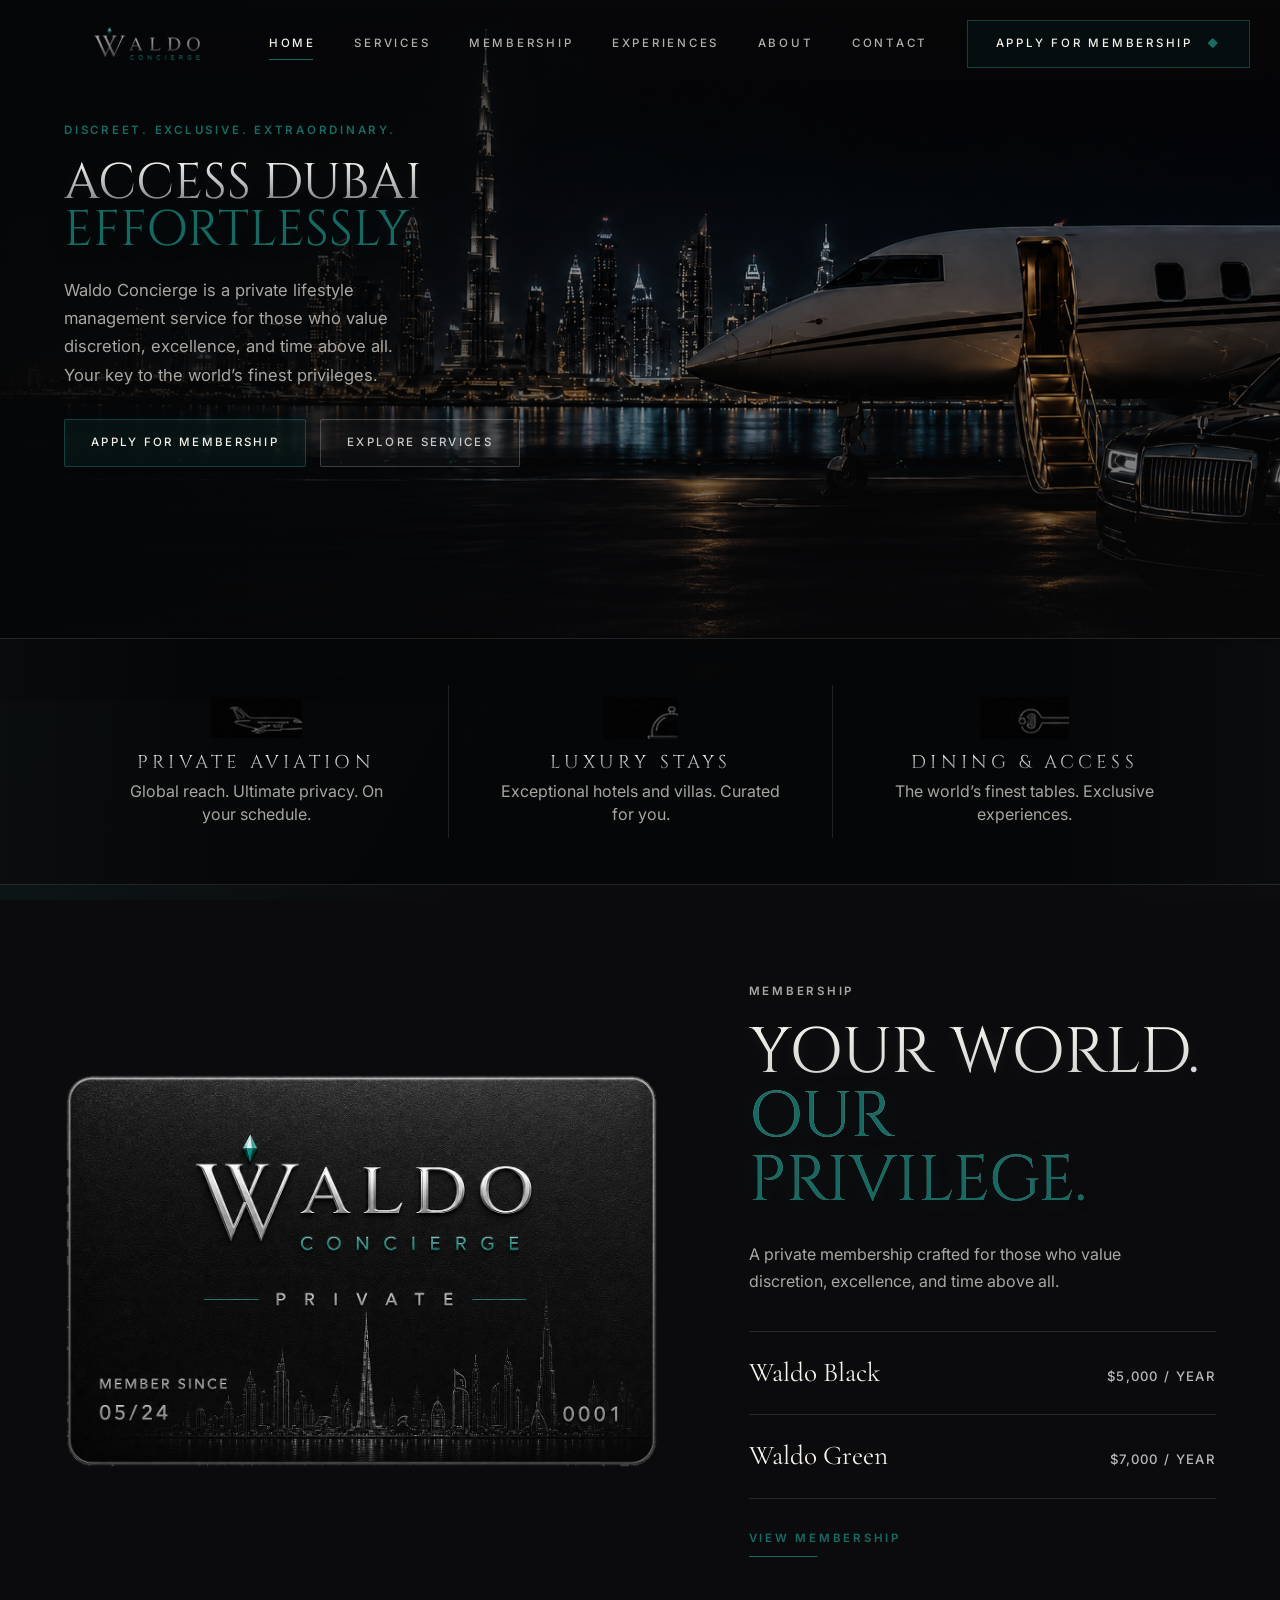
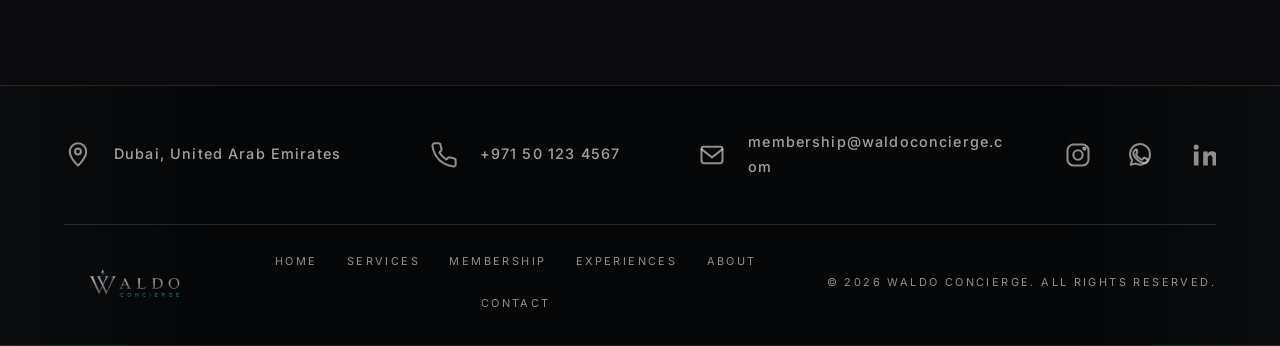
==== index.html @ 82c8b7c4 "website" ====
<!doctype html>
<html lang="en">
  <head>
    <meta charset="UTF-8" />
    <meta name="viewport" content="width=device-width, initial-scale=1.0" />
    <meta
      name="description"
      content="Waldo Concierge is a private concierge and lifestyle management service for elite members in Dubai."
    />
    <title>Waldo Concierge | Private Lifestyle Management Dubai</title>
    <link rel="preconnect" href="https://fonts.googleapis.com" />
    <link rel="preconnect" href="https://fonts.gstatic.com" crossorigin />
    <link
      href="https://fonts.googleapis.com/css2?family=Cormorant+Garamond:wght@300;400;500&family=Inter:wght@300;400;500;600&display=swap"
      rel="stylesheet"
    />
    <link rel="icon" href="assets/favicon.svg" type="image/svg+xml" />
    <link rel="stylesheet" href="styles.css" />
  </head>
  <body data-page="home">
    <div id="site-header"></div>

    <main>
      <section class="hero hero-home" aria-label="Waldo Concierge Dubai">
        <div class="hero-media" aria-hidden="true">
          <img src="assets/hero-dubai.png" alt="" />
        </div>
        <div class="hero-shade" aria-hidden="true"></div>
        <div class="hero-copy">
          <p class="eyebrow hero-line">Discreet. Exclusive. Extraordinary.</p>
          <h1>
            <span class="hero-line">Access Dubai</span>
            <span class="hero-line headline-accent">Effortlessly.</span>
          </h1>
          <p class="hero-text hero-line">
            Waldo Concierge is a private lifestyle management service for those who value discretion,
            excellence, and time above all. Your key to the world’s finest privileges.
          </p>
          <div class="hero-actions hero-line">
            <a class="button button-primary" href="apply.html">Apply for Membership</a>
            <a class="button button-ghost" href="services.html">Explore Services</a>
          </div>
        </div>
      </section>

      <section class="section quiet-services" aria-label="Signature services">
        <div class="service-strip" data-reveal>
          <article>
            <div class="service-icon" aria-hidden="true">
              <img src="assets/icons/icon-airplane-ref.png" alt="" />
            </div>
            <h2>Private Aviation</h2>
            <p>Global reach. Ultimate privacy. On your schedule.</p>
          </article>
          <article>
            <div class="service-icon" aria-hidden="true">
              <img src="assets/icons/icon-cloche-ref.png" alt="" />
            </div>
            <h2>Luxury Stays</h2>
            <p>Exceptional hotels and villas. Curated for you.</p>
          </article>
          <article>
            <div class="service-icon" aria-hidden="true">
              <img src="assets/icons/icon-key-ref.png" alt="" />
            </div>
            <h2>Dining &amp; Access</h2>
            <p>The world’s finest tables. Exclusive experiences.</p>
          </article>
        </div>
      </section>

      <section class="section membership-preview" aria-label="Waldo membership">
        <div class="membership-card-wrap" data-reveal>
          <img src="assets/waldo-membership-card.png" alt="Waldo private membership card" />
        </div>
        <div class="membership-copy" data-reveal>
          <p class="eyebrow">Membership</p>
          <h2>Your World.<br /><span class="headline-accent">Our Privilege.</span></h2>
          <p>
            A private membership crafted for those who value discretion, excellence, and time above all.
          </p>
          <div class="tier-lines" aria-label="Membership options">
            <div>
              <span>Waldo Black</span>
              <strong>$5,000 / year</strong>
            </div>
            <div>
              <span>Waldo Green</span>
              <strong>$7,000 / year</strong>
            </div>
          </div>
          <a class="text-link" href="membership.html">View Membership</a>
        </div>
      </section>
    </main>

    <div id="site-footer"></div>
    <script src="app.js"></script>
  </body>
</html>
---- styles.css ----
@import url("https://fonts.googleapis.com/css2?family=Cinzel:wght@400;500&family=Cormorant+Garamond:wght@300;400;500&family=Inter:wght@300;400;500;600&display=swap");

:root {
  --waldo-black: #0b0b0d;
  --waldo-charcoal: #1a1c1f;
  --waldo-teal: #176b62;
  --waldo-teal-accent: #176b62;
  --waldo-platinum: #b7b9bd;
  --waldo-ivory: #f4f1ea;
  --waldo-line: rgba(244, 241, 234, 0.12);
  --waldo-muted: rgba(244, 241, 234, 0.68);
  --page-max: 1180px;
  --edge: clamp(22px, 5vw, 72px);
  color-scheme: dark;
}

* {
  box-sizing: border-box;
}

html {
  scroll-behavior: smooth;
}

body {
  margin: 0;
  min-height: 100vh;
  overflow-x: hidden;
  background: var(--waldo-black);
  color: var(--waldo-ivory);
  font-family: "Inter", "Manrope", Arial, sans-serif;
  font-size: 16px;
  line-height: 1.7;
  opacity: 0;
  transition: opacity 700ms ease;
}

body.page-ready {
  opacity: 1;
}

body.page-exit {
  opacity: 0;
}

body::before,
body::after {
  content: "";
  position: fixed;
  inset: 0;
  z-index: -2;
  pointer-events: none;
}

body::before {
  background:
    linear-gradient(120deg, rgba(23, 107, 98, 0.22), transparent 34%),
    linear-gradient(300deg, rgba(26, 28, 31, 0.7), transparent 44%),
    var(--waldo-black);
  background-size: 160% 160%;
  animation: backgroundDrift 24s ease-in-out infinite alternate;
}

body::after {
  z-index: -1;
  opacity: 0.13;
  background-image:
    radial-gradient(circle at 22% 18%, rgba(244, 241, 234, 0.45) 0 1px, transparent 1.5px),
    radial-gradient(circle at 72% 44%, rgba(244, 241, 234, 0.28) 0 1px, transparent 1.5px);
  background-size: 90px 90px, 130px 130px;
  mix-blend-mode: screen;
}

img {
  display: block;
  max-width: 100%;
}

a {
  color: inherit;
  text-decoration: none;
}

button,
input,
select,
textarea {
  font: inherit;
}

::selection {
  background: rgba(23, 107, 98, 0.28);
  color: var(--waldo-ivory);
}

.site-header {
  position: fixed;
  z-index: 50;
  top: 0;
  left: 0;
  right: 0;
  display: grid;
  grid-template-columns: auto 1fr auto;
  align-items: center;
  gap: clamp(18px, 3vw, 42px);
  height: 88px;
  padding: 0 var(--edge);
  border-bottom: 1px solid transparent;
  transition:
    background 420ms ease,
    border-color 420ms ease,
    backdrop-filter 420ms ease,
    height 420ms ease;
}

.site-header-scrolled,
.nav-open .site-header {
  height: 76px;
  border-color: var(--waldo-line);
  background: rgba(11, 11, 13, 0.78);
  backdrop-filter: blur(22px);
}

.brand {
  width: clamp(132px, 13vw, 185px);
  opacity: 0.94;
}

.brand img,
.footer-brand img,
.apply-aside img {
  mix-blend-mode: screen;
}

.primary-nav {
  justify-self: center;
  display: flex;
  align-items: center;
  gap: clamp(18px, 3vw, 52px);
}

.primary-nav a,
.header-cta,
.eyebrow,
.text-link,
.service-number,
.lined-list > article > span,
.experience-grid span,
.values span {
  font-size: 0.72rem;
  line-height: 1.2;
  letter-spacing: 0.24em;
  text-transform: uppercase;
}

.primary-nav a {
  position: relative;
  color: rgba(244, 241, 234, 0.72);
  font-weight: 500;
  transition: color 240ms ease;
}

.primary-nav a::after {
  content: "";
  position: absolute;
  left: 0;
  right: 0.24em;
  bottom: -10px;
  height: 1px;
  background: var(--waldo-teal-accent);
  transform: scaleX(0);
  transform-origin: right;
  transition: transform 260ms ease;
}

.primary-nav a:hover,
.primary-nav a.is-active {
  color: var(--waldo-ivory);
}

.primary-nav a:hover::after,
.primary-nav a.is-active::after {
  transform: scaleX(1);
  transform-origin: left;
}

.header-cta,
.button {
  display: inline-flex;
  align-items: center;
  justify-content: center;
  min-height: 48px;
  border: 1px solid rgba(23, 107, 98, 0.56);
  background: rgba(23, 107, 98, 0.08);
  color: var(--waldo-ivory);
  font-weight: 500;
  transition:
    border-color 260ms ease,
    background 260ms ease,
    box-shadow 260ms ease,
    color 260ms ease;
}

.header-cta {
  justify-self: end;
  gap: 14px;
  padding: 0 28px;
  white-space: nowrap;
}

.header-cta span {
  color: var(--waldo-teal-accent);
  font-size: 0.68rem;
}

.header-cta:hover,
.button:hover {
  border-color: rgba(23, 107, 98, 0.92);
  background: rgba(23, 107, 98, 0.12);
  box-shadow: 0 0 0 1px rgba(23, 107, 98, 0.12), 0 0 28px rgba(23, 107, 98, 0.16);
}

.nav-toggle {
  display: none;
  width: 44px;
  height: 44px;
  border: 1px solid var(--waldo-line);
  border-radius: 50%;
  background: rgba(244, 241, 234, 0.02);
  color: var(--waldo-ivory);
}

.nav-toggle span {
  display: block;
  width: 16px;
  height: 1px;
  margin: 5px auto;
  background: currentColor;
  transition: transform 260ms ease;
}

.nav-open .nav-toggle span:first-child {
  transform: translateY(3px) rotate(45deg);
}

.nav-open .nav-toggle span:last-child {
  transform: translateY(-3px) rotate(-45deg);
}

.hero,
.subhero {
  position: relative;
  overflow: hidden;
  isolation: isolate;
}

.hero-home {
  min-height: 78svh;
  display: flex;
  align-items: flex-start;
  padding: clamp(124px, 13vh, 160px) var(--edge) clamp(18px, 2.2vh, 34px);
}

.hero-media,
.subhero-media {
  position: absolute;
  inset: 0;
  z-index: 0;
}

.hero-media img,
.subhero-media img {
  width: 100%;
  height: 100%;
  object-fit: cover;
}

.hero-media img {
  object-position: center center;
  filter: saturate(0.95) contrast(1.04) brightness(0.9);
  transform: scale(1.003);
}

.hero-shade {
  position: absolute;
  inset: 0;
  z-index: 1;
  background:
    linear-gradient(90deg, rgba(5, 6, 7, 0.92) 0%, rgba(5, 6, 7, 0.7) 26%, rgba(5, 6, 7, 0.12) 52%, rgba(5, 6, 7, 0.06) 100%),
    linear-gradient(180deg, rgba(11, 11, 13, 0.58) 0%, rgba(11, 11, 13, 0.12) 38%, rgba(11, 11, 13, 0.78) 100%);
}

.hero-copy {
  position: relative;
  z-index: 2;
  width: min(540px, 100%);
  padding-top: 0;
}

.eyebrow {
  margin: 0 0 22px;
  color: var(--waldo-teal-accent);
  font-weight: 600;
}

h1,
h2,
h3 {
  margin: 0;
  font-family: "Cinzel", "Cormorant Garamond", "Playfair Display", Georgia, serif;
  font-weight: 400;
  letter-spacing: 0;
  text-transform: uppercase;
  color: transparent;
  background: linear-gradient(180deg, #f7f4ee 0%, #bebfc1 46%, #6d6f73 100%);
  -webkit-background-clip: text;
  background-clip: text;
  text-shadow: 0 2px 14px rgba(255, 255, 255, 0.08);
}

.hero h1 {
  max-width: 540px;
  font-size: clamp(2.55rem, 3.9vw, 4.2rem);
  line-height: 0.94;
  overflow: visible;
}

.hero h1 span {
  display: block;
}

.hero h1 .hero-line:not(.headline-accent) {
  color: transparent;
  background: linear-gradient(180deg, #f7f4ee 0%, #bebfc1 46%, #6d6f73 100%);
  -webkit-background-clip: text;
  background-clip: text;
}

.headline-accent {
  color: transparent;
  background: linear-gradient(180deg, #176b62 0%, #176b62 100%);
  -webkit-background-clip: text;
  background-clip: text;
  text-shadow: 0 0 22px rgba(23, 107, 98, 0.22);
}

h1 .headline-accent,
h2 .headline-accent {
  display: inline-block;
  padding-right: 0.16em;
  margin-right: -0.16em;
  overflow: visible;
}

.hero-text {
  max-width: 360px;
  margin: 22px 0 0;
  color: var(--waldo-muted);
  font-size: clamp(1rem, 1.3vw, 1.12rem);
}

.hero-actions {
  display: flex;
  flex-wrap: wrap;
  gap: 14px;
  margin-top: 30px;
}

.button {
  min-width: 184px;
  padding: 0 26px;
  border-radius: 2px;
  font-size: 0.72rem;
  letter-spacing: 0.2em;
  text-transform: uppercase;
}

.button-primary {
  background: rgba(23, 107, 98, 0.13);
}

.button-ghost {
  border-color: rgba(244, 241, 234, 0.22);
  background: rgba(244, 241, 234, 0.03);
  color: rgba(244, 241, 234, 0.82);
}

.hero-line {
  opacity: 0;
  transform: translateY(16px);
  animation: heroFadeUp 900ms cubic-bezier(0.19, 1, 0.22, 1) forwards;
}

.hero-line:nth-child(1) {
  animation-delay: 260ms;
}

.hero h1 .hero-line:nth-child(1) {
  animation-delay: 460ms;
}

.hero h1 .hero-line:nth-child(2) {
  animation-delay: 650ms;
}

.hero-text.hero-line {
  animation-delay: 860ms;
}

.hero-actions.hero-line {
  animation-delay: 1060ms;
}

.section {
  width: min(var(--page-max), calc(100% - (var(--edge) * 2)));
  margin: 0 auto;
  padding: clamp(82px, 10vw, 142px) 0;
}

.quiet-services {
  width: 100%;
  max-width: none;
  padding: clamp(30px, 3.6vw, 46px) var(--edge);
  margin-top: clamp(-74px, -5vw, -44px);
  position: relative;
  z-index: 4;
  border-top: 1px solid var(--waldo-line);
  border-bottom: 1px solid var(--waldo-line);
  background:
    linear-gradient(90deg, rgba(244, 241, 234, 0.025), transparent 18%, transparent 82%, rgba(244, 241, 234, 0.025)),
    rgba(5, 6, 7, 0.86);
  backdrop-filter: blur(2px);
}

.service-strip {
  width: min(var(--page-max), 100%);
  margin: 0 auto;
  display: grid;
  grid-template-columns: repeat(3, 1fr);
  gap: 0;
}

.service-strip article {
  min-height: 142px;
  display: grid;
  justify-items: center;
  align-content: center;
  padding: 12px clamp(24px, 4vw, 72px);
  text-align: center;
}

.service-strip article + article {
  border-left: 1px solid var(--waldo-line);
}

.service-icon {
  width: 92px;
  height: 42px;
  margin: 0 0 14px;
  opacity: 0.72;
  filter: grayscale(1) contrast(1.06);
}

.service-icon img {
  display: block;
  width: 100%;
  height: 100%;
  object-fit: contain;
  mix-blend-mode: screen;
}

.service-number,
.lined-list > article > span,
.experience-grid span,
.values span {
  display: block;
  margin: 0 0 28px;
  color: rgba(183, 185, 189, 0.58);
}

.service-strip h2,
.lined-list h2,
.experience-grid h2,
.values h2 {
  font-size: clamp(1.45rem, 2.15vw, 2.55rem);
  line-height: 1.06;
}

.service-strip h2 {
  font-size: clamp(1rem, 1.45vw, 1.42rem);
  letter-spacing: 0.22em;
}

.service-strip p:not(.service-number),
.lined-list p,
.experience-grid p,
.membership-copy p,
.about-copy p,
.subhero-content p,
.tier-intro,
.membership-note p,
.apply-aside p {
  color: var(--waldo-muted);
}

.service-strip p:not(.service-number) {
  max-width: 280px;
  margin: 7px auto 0;
  line-height: 1.45;
}

.membership-preview {
  display: grid;
  grid-template-columns: minmax(0, 1.12fr) minmax(320px, 0.88fr);
  align-items: center;
  gap: clamp(42px, 7vw, 104px);
  padding-top: clamp(56px, 8vw, 100px);
}

.membership-card-wrap {
  position: relative;
}

.membership-card-wrap::before {
  content: none;
}

.membership-card-wrap img {
  width: 100%;
  border-radius: 10px;
  filter: none;
}

.membership-copy h2 {
  max-width: 460px;
  font-size: clamp(2.6rem, 5vw, 4.8rem);
  line-height: 1;
}

.membership-copy > p:not(.eyebrow) {
  max-width: 440px;
  margin: 28px 0 0;
}

.tier-lines {
  margin: 36px 0 24px;
  border-top: 1px solid var(--waldo-line);
}

.tier-lines div {
  display: flex;
  align-items: baseline;
  justify-content: space-between;
  gap: 22px;
  padding: 18px 0;
  border-bottom: 1px solid var(--waldo-line);
}

.tier-lines span {
  color: var(--waldo-ivory);
  font-family: "Cormorant Garamond", Georgia, serif;
  font-size: 1.7rem;
}

.tier-lines strong {
  color: var(--waldo-platinum);
  font-size: 0.82rem;
  font-weight: 500;
  letter-spacing: 0.1em;
  text-transform: uppercase;
  white-space: nowrap;
}

.text-link {
  display: inline-block;
  color: var(--waldo-teal-accent);
  font-weight: 600;
}

.text-link::after {
  content: "";
  display: block;
  width: 100%;
  height: 1px;
  margin-top: 10px;
  background: currentColor;
  transform: scaleX(0.45);
  transform-origin: left;
  transition: transform 260ms ease;
}

.text-link:hover::after {
  transform: scaleX(1);
}

.subhero {
  min-height: 72svh;
  display: flex;
  align-items: end;
  padding: 140px var(--edge) clamp(72px, 9vw, 116px);
  background:
    linear-gradient(90deg, rgba(11, 11, 13, 0.96), rgba(11, 11, 13, 0.74) 48%, rgba(11, 11, 13, 0.4)),
    var(--waldo-black);
}

.subhero:has(.subhero-media)::before {
  content: "";
  position: absolute;
  inset: 0;
  z-index: 1;
  background:
    linear-gradient(90deg, rgba(5, 6, 7, 0.94) 0%, rgba(5, 6, 7, 0.72) 31%, rgba(5, 6, 7, 0.24) 63%, rgba(5, 6, 7, 0.14) 100%),
    linear-gradient(180deg, rgba(5, 6, 7, 0.58) 0%, rgba(5, 6, 7, 0.08) 45%, rgba(5, 6, 7, 0.84) 100%);
  pointer-events: none;
}

.subhero::after {
  content: "";
  position: absolute;
  inset: auto var(--edge) 0;
  z-index: 2;
  height: 1px;
  background: var(--waldo-line);
}

.subhero-media {
  opacity: 1;
}

.subhero-media img {
  object-position: center right;
  filter: saturate(0.86) contrast(1.08) brightness(0.84);
}

.subhero-experiences .subhero-media img {
  object-position: center center;
}

.subhero-services .subhero-media img {
  object-position: center center;
}

.subhero-about .subhero-media img {
  object-position: center center;
}

.subhero-apply .subhero-media img {
  object-position: center center;
}

.subhero-contact .subhero-media img {
  object-position: center center;
}

.subhero-experiences::before {
  background:
    linear-gradient(90deg, rgba(5, 6, 7, 0.94) 0%, rgba(5, 6, 7, 0.68) 32%, rgba(5, 6, 7, 0.18) 66%, rgba(5, 6, 7, 0.16) 100%),
    linear-gradient(180deg, rgba(5, 6, 7, 0.54) 0%, rgba(5, 6, 7, 0.12) 44%, rgba(5, 6, 7, 0.86) 100%);
}

.subhero-services::before {
  background:
    linear-gradient(90deg, rgba(5, 6, 7, 0.94) 0%, rgba(5, 6, 7, 0.7) 36%, rgba(5, 6, 7, 0.22) 68%, rgba(5, 6, 7, 0.16) 100%),
    linear-gradient(180deg, rgba(5, 6, 7, 0.58) 0%, rgba(5, 6, 7, 0.1) 43%, rgba(5, 6, 7, 0.82) 100%);
}

.subhero-about::before {
  background:
    linear-gradient(90deg, rgba(5, 6, 7, 0.96) 0%, rgba(5, 6, 7, 0.68) 33%, rgba(5, 6, 7, 0.2) 68%, rgba(5, 6, 7, 0.1) 100%),
    linear-gradient(180deg, rgba(5, 6, 7, 0.56) 0%, rgba(5, 6, 7, 0.08) 46%, rgba(5, 6, 7, 0.82) 100%);
}

.subhero-apply::before {
  background:
    linear-gradient(90deg, rgba(5, 6, 7, 0.96) 0%, rgba(5, 6, 7, 0.72) 32%, rgba(5, 6, 7, 0.32) 58%, rgba(5, 6, 7, 0.18) 100%),
    linear-gradient(180deg, rgba(5, 6, 7, 0.58) 0%, rgba(5, 6, 7, 0.08) 43%, rgba(5, 6, 7, 0.78) 100%);
}

.subhero-contact::before {
  background:
    linear-gradient(90deg, rgba(5, 6, 7, 0.94) 0%, rgba(5, 6, 7, 0.62) 36%, rgba(5, 6, 7, 0.2) 66%, rgba(5, 6, 7, 0.08) 100%),
    linear-gradient(180deg, rgba(5, 6, 7, 0.52) 0%, rgba(5, 6, 7, 0.06) 42%, rgba(5, 6, 7, 0.8) 100%);
}

.subhero-clean {
  background:
    linear-gradient(135deg, rgba(23, 107, 98, 0.24), transparent 42%),
    linear-gradient(180deg, rgba(244, 241, 234, 0.03), transparent 38%),
    var(--waldo-black);
}

.subhero-apply {
  min-height: 72svh;
}

.subhero-content {
  position: relative;
  z-index: 2;
  width: min(840px, 100%);
}

body[data-page="membership"] .subhero-content {
  width: min(var(--page-max), 100%);
}

.subhero-experiences .subhero-content,
.subhero-services .subhero-content,
.subhero-about .subhero-content,
.subhero-apply .subhero-content,
.subhero-contact .subhero-content {
  width: min(760px, 100%);
}

.subhero-content h1 {
  font-size: clamp(2.8rem, 6.2vw, 6.7rem);
  line-height: 0.98;
}

.subhero-content p:not(.eyebrow) {
  width: min(680px, 100%);
  margin: 28px 0 0;
  font-size: clamp(1rem, 1.2vw, 1.14rem);
}

.page-list {
  padding-top: clamp(70px, 8vw, 114px);
}

.lined-list {
  border-top: 1px solid var(--waldo-line);
}

.lined-list article {
  display: grid;
  grid-template-columns: 120px minmax(0, 1fr);
  gap: clamp(26px, 5vw, 76px);
  padding: clamp(34px, 5vw, 62px) 0;
  border-bottom: 1px solid var(--waldo-line);
}

.lined-list p {
  max-width: 680px;
  margin: 18px 0 0;
}

.membership-tiers {
  display: grid;
  grid-template-columns: repeat(2, minmax(0, 1fr));
  gap: clamp(22px, 3vw, 34px);
}

.tier-panel {
  border: 1px solid var(--waldo-line);
  border-radius: 8px;
  padding: clamp(30px, 4vw, 50px);
  background: rgba(244, 241, 234, 0.025);
}

.tier-panel-featured {
  border-color: rgba(23, 107, 98, 0.36);
  background:
    linear-gradient(135deg, rgba(23, 107, 98, 0.08), transparent 36%),
    rgba(244, 241, 234, 0.025);
}

.tier-panel h2 {
  font-size: clamp(2.2rem, 4vw, 4.3rem);
  line-height: 1;
}

.tier-panel h2 span {
  color: var(--waldo-muted);
  font-family: "Inter", Arial, sans-serif;
  font-size: clamp(0.9rem, 1.3vw, 1.05rem);
  letter-spacing: 0.12em;
  text-transform: uppercase;
}

.tier-panel ul {
  display: grid;
  gap: 14px;
  margin: 34px 0 0;
  padding: 0;
  list-style: none;
  color: var(--waldo-muted);
}

.tier-panel li {
  position: relative;
  padding-left: 24px;
}

.tier-panel li::before {
  content: "";
  position: absolute;
  top: 0.78em;
  left: 0;
  width: 7px;
  height: 7px;
  transform: rotate(45deg);
  background: rgba(23, 107, 98, 0.76);
}

.tier-intro {
  margin: 22px 0 -8px;
}

.note-and-steps {
  padding-top: 0;
}

.membership-note {
  border-top: 1px solid var(--waldo-line);
  border-bottom: 1px solid var(--waldo-line);
  padding: clamp(28px, 5vw, 48px) 0;
}

.membership-note p {
  width: min(900px, 100%);
  margin: 0;
}

.process {
  margin-top: clamp(54px, 8vw, 92px);
}

.process-grid {
  display: grid;
  grid-template-columns: repeat(4, 1fr);
  gap: 1px;
  border: 1px solid var(--waldo-line);
  background: var(--waldo-line);
}

.process-grid span {
  min-height: 116px;
  display: flex;
  align-items: end;
  padding: 24px;
  background: var(--waldo-black);
  color: var(--waldo-ivory);
  font-family: "Cinzel", "Cormorant Garamond", Georgia, serif;
  font-size: clamp(1.25rem, 2vw, 1.8rem);
  line-height: 1;
}

.experience-grid {
  display: grid;
  grid-template-columns: repeat(2, minmax(0, 1fr));
  gap: 1px;
  border: 1px solid var(--waldo-line);
  background: var(--waldo-line);
}

.experience-grid.section {
  padding: 0;
  margin-top: clamp(34px, 5vw, 68px);
  margin-bottom: clamp(70px, 8vw, 104px);
}

.experience-grid article {
  min-height: 270px;
  padding: clamp(26px, 4vw, 44px);
  background:
    linear-gradient(135deg, rgba(23, 107, 98, 0.12), transparent 38%),
    var(--waldo-black);
}

.experience-grid p {
  max-width: 390px;
  margin: 18px 0 0;
}

.contact-panel {
  display: grid;
  grid-template-columns: minmax(0, 1fr) minmax(280px, 0.72fr);
  gap: clamp(42px, 7vw, 104px);
  align-items: start;
}

.contact-panel h2 {
  max-width: 700px;
  font-size: clamp(2.2rem, 4vw, 4.4rem);
  line-height: 1;
}

.contact-lines {
  display: grid;
  border-top: 1px solid var(--waldo-line);
}

.contact-lines a {
  padding: 22px 0;
  border-bottom: 1px solid var(--waldo-line);
  color: var(--waldo-muted);
  transition: color 220ms ease;
}

.contact-lines a:hover {
  color: var(--waldo-teal-accent);
}

.about-body {
  display: grid;
  grid-template-columns: minmax(280px, 0.8fr) minmax(0, 1.2fr);
  gap: clamp(46px, 8vw, 110px);
  align-items: start;
}

.about-copy p {
  margin: 0;
  max-width: 650px;
  font-family: "Inter", "Manrope", Arial, sans-serif;
  font-size: clamp(1rem, 1.35vw, 1.16rem);
  font-weight: 300;
  line-height: 1.9;
  color: rgba(244, 241, 234, 0.74);
}

.values {
  display: grid;
  grid-template-columns: repeat(2, minmax(0, 1fr));
  border-top: 1px solid var(--waldo-line);
}

.values article {
  min-height: 220px;
  padding: 34px 0;
  border-bottom: 1px solid var(--waldo-line);
}

.values article:nth-child(odd) {
  padding-right: 34px;
  border-right: 1px solid var(--waldo-line);
}

.values article:nth-child(even) {
  padding-left: 34px;
}

.apply-layout {
  display: grid;
  grid-template-columns: minmax(240px, 0.58fr) minmax(0, 1fr);
  gap: clamp(42px, 7vw, 98px);
  align-items: start;
}

.apply-aside {
  position: sticky;
  top: 118px;
}

.apply-aside img {
  width: min(310px, 100%);
  margin-bottom: 32px;
}

.application-form {
  display: grid;
  grid-template-columns: repeat(2, minmax(0, 1fr));
  gap: 24px 22px;
}

.application-form label {
  display: grid;
  gap: 10px;
}

.application-form span {
  color: var(--waldo-muted);
  font-size: 0.74rem;
  font-weight: 500;
  letter-spacing: 0.16em;
  text-transform: uppercase;
}

.application-form input,
.application-form select,
.application-form textarea {
  width: 100%;
  border: 1px solid var(--waldo-line);
  border-radius: 3px;
  background: rgba(244, 241, 234, 0.035);
  color: var(--waldo-ivory);
  outline: none;
  transition:
    border-color 240ms ease,
    background 240ms ease,
    box-shadow 240ms ease;
}

.application-form input,
.application-form select {
  height: 54px;
  padding: 0 16px;
}

.application-form textarea {
  resize: vertical;
  min-height: 140px;
  padding: 16px;
}

.application-form select option {
  background: var(--waldo-black);
  color: var(--waldo-ivory);
}

.application-form input:focus,
.application-form select:focus,
.application-form textarea:focus {
  border-color: rgba(23, 107, 98, 0.72);
  background: rgba(23, 107, 98, 0.045);
  box-shadow: 0 0 0 3px rgba(23, 107, 98, 0.08);
}

.form-wide {
  grid-column: 1 / -1;
}

.form-footer {
  display: flex;
  align-items: center;
  gap: 22px;
}

.form-success {
  margin: 0;
  color: var(--waldo-teal-accent);
  opacity: 0;
  transform: translateY(8px);
  transition:
    opacity 260ms ease,
    transform 260ms ease;
}

.form-success.is-visible {
  opacity: 1;
  transform: translateY(0);
}

.site-footer {
  width: 100%;
  margin: 0;
  padding: 0 var(--edge);
  border-top: 1px solid var(--waldo-line);
  border-bottom: 1px solid rgba(244, 241, 234, 0.16);
  background:
    linear-gradient(90deg, rgba(244, 241, 234, 0.025), transparent 18%, transparent 82%, rgba(244, 241, 234, 0.025)),
    rgba(5, 6, 7, 0.9);
}

.footer-contact-bar {
  width: min(1480px, 100%);
  min-height: 138px;
  margin: 0 auto;
  display: grid;
  grid-template-columns: minmax(240px, 1.1fr) minmax(210px, 0.76fr) minmax(290px, 1.1fr) auto;
  gap: clamp(22px, 4vw, 66px);
  align-items: center;
}

.footer-contact-item,
.footer-social a {
  color: rgba(244, 241, 234, 0.66);
  transition:
    color 220ms ease,
    opacity 220ms ease;
}

.footer-contact-item {
  display: inline-flex;
  align-items: center;
  gap: 22px;
  min-width: 0;
  font-size: clamp(0.9rem, 1.1vw, 1.1rem);
  font-weight: 500;
  letter-spacing: 0.08em;
}

.footer-contact-item span {
  overflow-wrap: anywhere;
}

.footer-contact-item svg,
.footer-social svg {
  flex: 0 0 auto;
  width: 28px;
  height: 28px;
  fill: none;
  stroke: currentColor;
  stroke-width: 1.75;
  stroke-linecap: round;
  stroke-linejoin: round;
  opacity: 0.88;
}

.footer-social {
  display: flex;
  align-items: center;
  justify-content: flex-end;
  gap: clamp(22px, 3vw, 34px);
}

.footer-social a {
  display: inline-flex;
}

.footer-social a:last-child svg {
  fill: currentColor;
  stroke: none;
}

.footer-contact-item:hover,
.footer-social a:hover,
.footer-nav a:hover {
  color: var(--waldo-teal-accent);
}

.footer-lower {
  width: min(1480px, 100%);
  margin: 0 auto;
  padding: 30px 0 34px;
  border-top: 1px solid var(--waldo-line);
  display: grid;
  grid-template-columns: auto 1fr auto;
  gap: clamp(24px, 4vw, 58px);
  align-items: center;
}

.footer-brand img {
  width: clamp(128px, 11vw, 172px);
}

.footer-nav {
  display: flex;
  justify-content: center;
  flex-wrap: wrap;
  gap: clamp(16px, 2.3vw, 34px);
}

.footer-nav a,
.footer-lower p {
  color: rgba(244, 241, 234, 0.58);
  font-size: 0.68rem;
  line-height: 1.2;
  letter-spacing: 0.22em;
  text-transform: uppercase;
}

.footer-lower p {
  margin: 0;
  text-align: right;
  white-space: nowrap;
}

[data-reveal] {
  opacity: 0;
  transform: translateY(20px);
  transition:
    opacity 900ms ease var(--reveal-delay, 0ms),
    transform 900ms cubic-bezier(0.19, 1, 0.22, 1) var(--reveal-delay, 0ms);
}

[data-reveal].is-visible {
  opacity: 1;
  transform: translateY(0);
}

.brand-intro {
  position: fixed;
  z-index: 100;
  inset: 0;
  display: grid;
  place-content: center;
  justify-items: center;
  background: #050607;
  transition:
    opacity 760ms ease,
    visibility 760ms ease;
}

.brand-intro::before {
  content: "";
  position: absolute;
  inset: 0;
  opacity: 0.16;
  background-image: radial-gradient(circle at 50% 50%, rgba(244, 241, 234, 0.4) 0 1px, transparent 1.5px);
  background-size: 72px 72px;
}

.intro-complete {
  opacity: 0;
  visibility: hidden;
}

.intro-diamond {
  width: 30px;
  height: 50px;
  margin-bottom: 18px;
  clip-path: polygon(50% 0, 100% 50%, 50% 100%, 0 50%);
  background: linear-gradient(180deg, #6fa89f, #176b62 48%, #0c3530);
  opacity: 0;
  animation: introDiamond 700ms ease 160ms forwards;
}

.intro-word {
  display: flex;
  align-items: baseline;
  color: var(--waldo-ivory);
  font-family: "Cormorant Garamond", Georgia, serif;
  font-size: clamp(4.6rem, 14vw, 9rem);
  font-weight: 300;
  line-height: 0.8;
}

.intro-w {
  display: inline-block;
  opacity: 0;
  transform: translateY(10px);
  animation: introReveal 780ms ease 600ms forwards;
}

.intro-aldo {
  display: inline-block;
  opacity: 0;
  transform: translateX(-8px);
  letter-spacing: 0.22em;
  animation: introAldo 860ms ease 980ms forwards;
}

.intro-concierge {
  margin-top: 20px;
  color: var(--waldo-teal-accent);
  font-size: clamp(0.82rem, 2vw, 1.3rem);
  font-weight: 600;
  letter-spacing: 0.62em;
  text-indent: 0.62em;
  opacity: 0;
  transform: translateY(8px);
  animation: introReveal 760ms ease 1420ms forwards;
}

@keyframes backgroundDrift {
  from {
    background-position: 0% 40%;
  }
  to {
    background-position: 100% 60%;
  }
}

@keyframes heroFadeUp {
  to {
    opacity: 1;
    transform: translateY(0);
  }
}

@keyframes introDiamond {
  to {
    opacity: 1;
  }
}

@keyframes introReveal {
  to {
    opacity: 1;
    transform: translate(0, 0);
  }
}

@keyframes introAldo {
  to {
    opacity: 1;
    transform: translateX(0);
    letter-spacing: 0.12em;
  }
}

@media (max-width: 1080px) {
  .site-header {
    grid-template-columns: auto auto;
  }

  .nav-toggle {
    display: block;
    justify-self: end;
  }

  .primary-nav {
    position: fixed;
    top: 76px;
    left: var(--edge);
    right: var(--edge);
    display: grid;
    gap: 0;
    padding: 18px 0;
    border: 1px solid var(--waldo-line);
    background: rgba(11, 11, 13, 0.95);
    backdrop-filter: blur(20px);
    opacity: 0;
    visibility: hidden;
    transform: translateY(-12px);
    transition:
      opacity 260ms ease,
      visibility 260ms ease,
      transform 260ms ease;
  }

  .primary-nav.is-open {
    opacity: 1;
    visibility: visible;
    transform: translateY(0);
  }

  .primary-nav a {
    padding: 16px 24px;
  }

  .primary-nav a::after {
    display: none;
  }

  .header-cta {
    display: none;
  }

  .membership-preview,
  .about-body,
  .apply-layout {
    grid-template-columns: 1fr;
  }

  .apply-aside {
    position: static;
  }
}

@media (max-width: 820px) {
  .hero-home {
    min-height: 92svh;
    padding-top: 118px;
    align-items: flex-start;
  }

  .hero-media img {
    object-position: 65% center;
  }

  .hero-shade {
    background:
      linear-gradient(90deg, rgba(5, 6, 7, 0.94), rgba(5, 6, 7, 0.46) 62%, rgba(5, 6, 7, 0.18)),
      linear-gradient(180deg, rgba(11, 11, 13, 0.72) 0%, rgba(11, 11, 13, 0.14) 42%, rgba(11, 11, 13, 0.82) 100%);
  }

  .service-strip,
  .membership-tiers,
  .experience-grid,
  .process-grid,
  .site-footer,
  .application-form,
  .contact-panel {
    grid-template-columns: 1fr;
  }

  .service-strip article + article {
    border-left: 0;
    border-top: 1px solid var(--waldo-line);
    padding-left: 0;
  }

  .lined-list article {
    grid-template-columns: 1fr;
    gap: 0;
  }

  .values {
    grid-template-columns: 1fr;
  }

  .values article:nth-child(odd),
  .values article:nth-child(even) {
    padding-left: 0;
    padding-right: 0;
    border-right: 0;
  }

  .footer-contact-bar,
  .footer-lower {
    grid-template-columns: 1fr;
    justify-items: center;
    text-align: center;
  }

  .footer-contact-bar {
    min-height: 0;
    padding: 40px 0;
    gap: 22px;
  }

  .footer-contact-item {
    justify-content: center;
    gap: 14px;
    font-size: 0.88rem;
    letter-spacing: 0.05em;
  }

  .footer-social {
    justify-content: center;
    margin-top: 8px;
  }

  .footer-lower {
    padding: 28px 0 32px;
  }

  .footer-lower p {
    text-align: center;
    white-space: normal;
  }

  .form-footer {
    align-items: stretch;
    flex-direction: column;
  }

  .form-footer .button {
    width: 100%;
  }
}

@media (max-width: 560px) {
  :root {
    --edge: 18px;
  }

  .site-header {
    height: 72px;
  }

  .site-header-scrolled,
  .nav-open .site-header {
    height: 68px;
  }

  .brand {
    width: 126px;
  }

  .primary-nav {
    top: 68px;
  }

  .hero h1,
  .subhero-content h1 {
    font-size: clamp(2.55rem, 13.5vw, 4.35rem);
  }

  .hero-copy {
    padding-bottom: 4vh;
  }

  .hero-actions {
    align-items: stretch;
    flex-direction: column;
  }

  .button {
    width: 100%;
  }

  .tier-lines div {
    align-items: flex-start;
    flex-direction: column;
    gap: 4px;
  }

  .subhero {
    min-height: 64svh;
    padding-top: 116px;
  }
}

@media (prefers-reduced-motion: reduce) {
  *,
  *::before,
  *::after {
    scroll-behavior: auto !important;
    animation-duration: 0.01ms !important;
    animation-iteration-count: 1 !important;
    transition-duration: 0.01ms !important;
  }
}
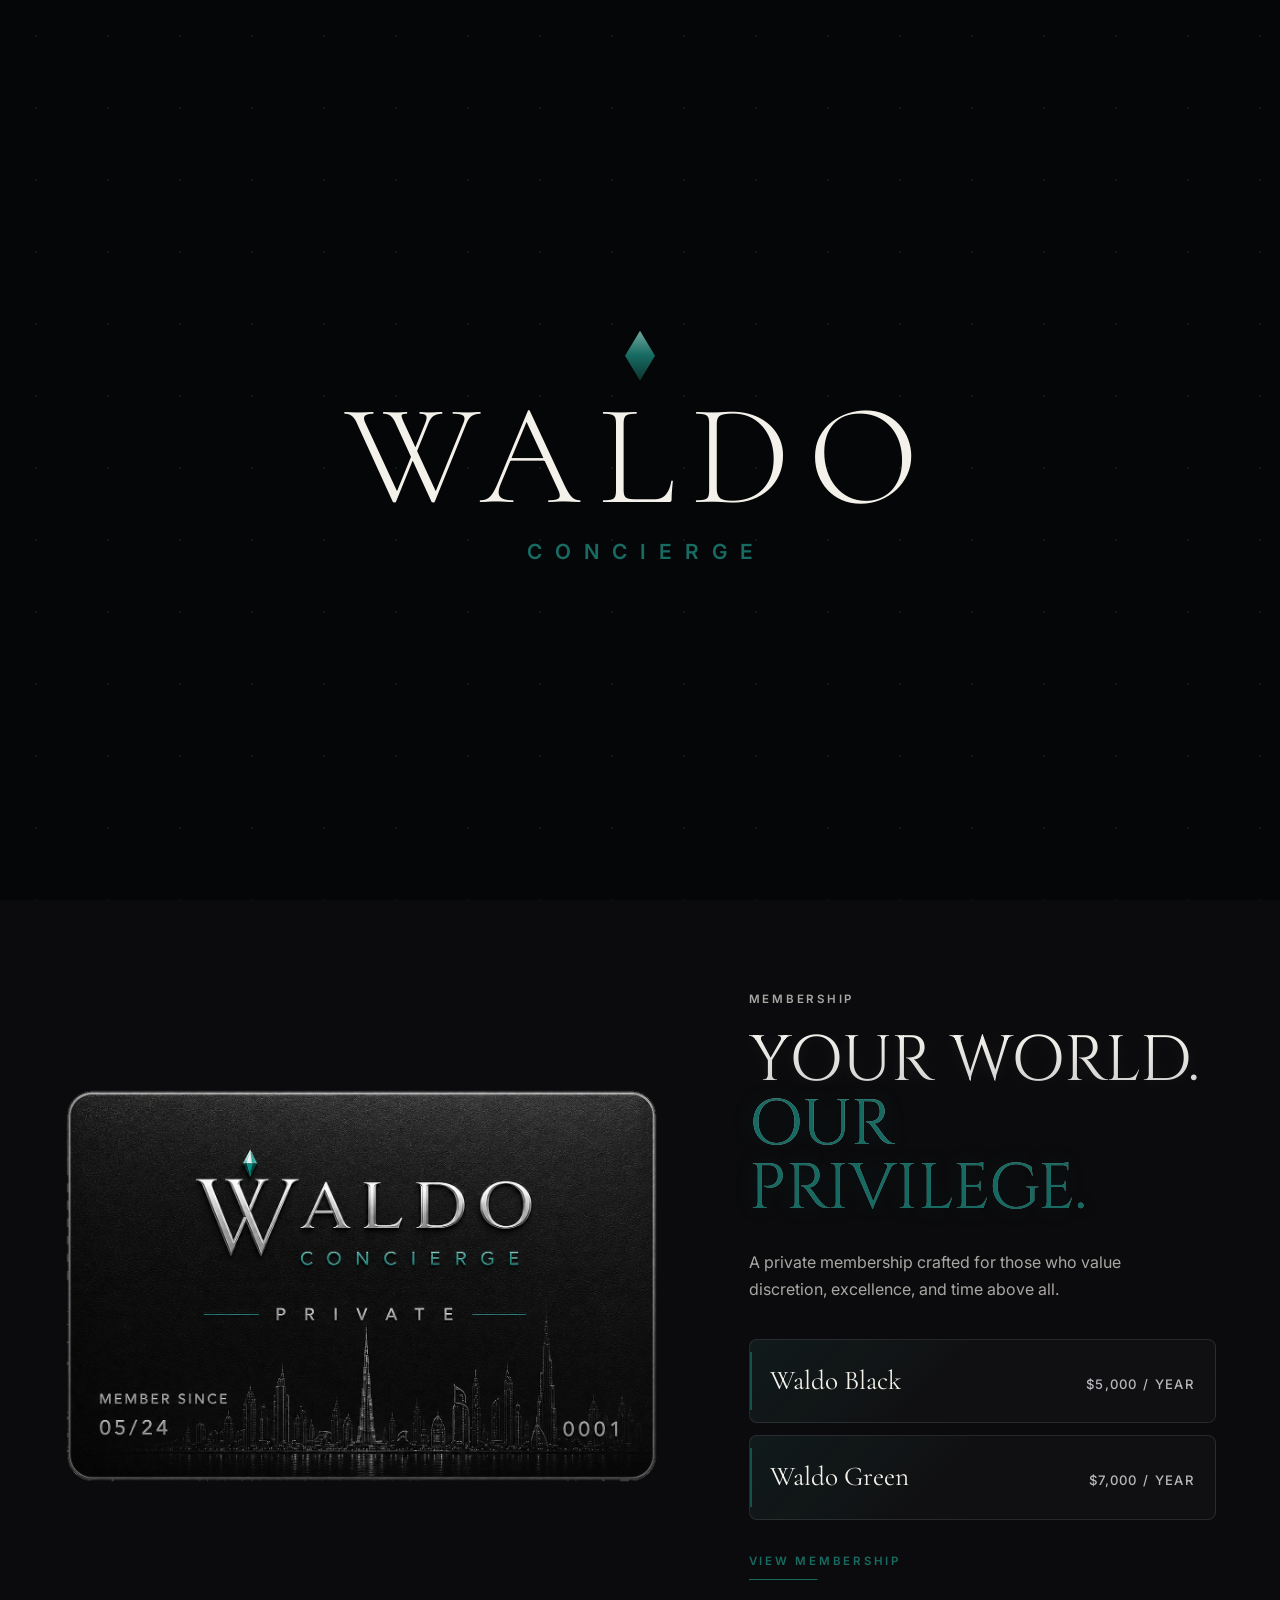
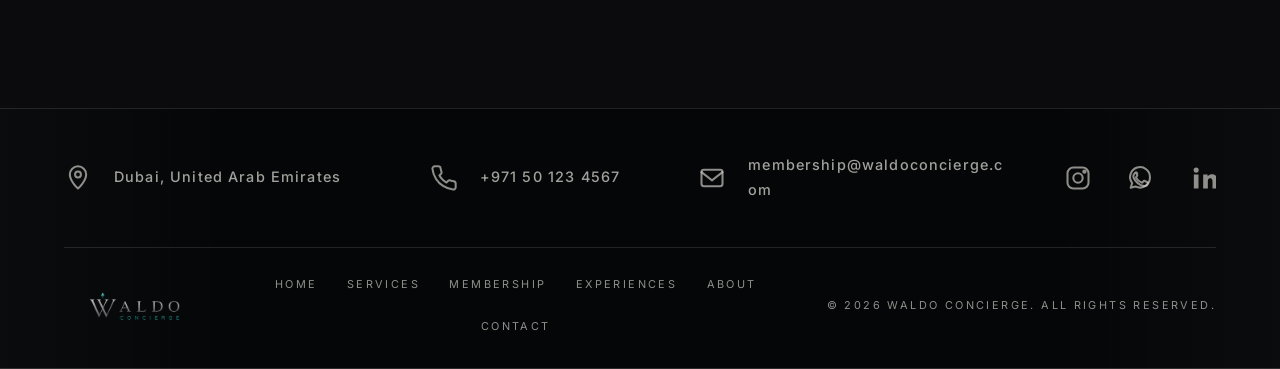
==== commit a21cb997: "Update index.html" ====
--- a/index.html
+++ b/index.html
@@ -17,7 +17,7 @@
     <link rel="icon" href="assets/favicon.svg" type="image/svg+xml" />
     <link rel="stylesheet" href="styles.css" />
   </head>
-  <body data-page="home">
+  <body data-page="home" data-intro="true">
     <div id="site-header"></div>
 
     <main>
--- a/styles.css
+++ b/styles.css
@@ -454,11 +454,11 @@
 }
 
 .service-icon {
-  width: 92px;
-  height: 42px;
-  margin: 0 0 14px;
-  opacity: 0.72;
-  filter: grayscale(1) contrast(1.06);
+  width: 128px;
+  height: 52px;
+  margin: 0 0 12px;
+  opacity: 0.78;
+  filter: grayscale(1) contrast(1.08) brightness(1.08);
 }
 
 .service-icon img {
@@ -467,6 +467,14 @@
   height: 100%;
   object-fit: contain;
   mix-blend-mode: screen;
+}
+
+.service-strip article:first-child .service-icon {
+  width: 138px;
+}
+
+.service-strip article:last-child .service-icon {
+  width: 126px;
 }
 
 .service-number,
@@ -543,17 +551,32 @@
 }
 
 .tier-lines {
-  margin: 36px 0 24px;
-  border-top: 1px solid var(--waldo-line);
+  display: grid;
+  gap: 12px;
+  margin: 36px 0 26px;
 }
 
 .tier-lines div {
+  position: relative;
   display: flex;
   align-items: baseline;
   justify-content: space-between;
   gap: 22px;
-  padding: 18px 0;
-  border-bottom: 1px solid var(--waldo-line);
+  padding: 18px 20px;
+  border: 1px solid rgba(244, 241, 234, 0.1);
+  border-radius: 8px;
+  background:
+    linear-gradient(135deg, rgba(23, 107, 98, 0.12), transparent 42%),
+    rgba(244, 241, 234, 0.025);
+  overflow: hidden;
+}
+
+.tier-lines div::after {
+  content: "";
+  position: absolute;
+  inset: 12px auto 12px 0;
+  width: 2px;
+  background: rgba(23, 107, 98, 0.72);
 }
 
 .tier-lines span {
@@ -1473,7 +1496,24 @@
   .tier-lines div {
     align-items: flex-start;
     flex-direction: column;
-    gap: 4px;
+    gap: 8px;
+    padding: 20px 20px 20px 22px;
+  }
+
+  .tier-lines {
+    gap: 14px;
+    margin-top: 30px;
+  }
+
+  .membership-preview {
+    padding-bottom: clamp(50px, 14vw, 78px);
+  }
+
+  .site-footer {
+    border-top-color: rgba(244, 241, 234, 0.06);
+    background:
+      linear-gradient(180deg, rgba(5, 6, 7, 0), rgba(5, 6, 7, 0.9) 24%),
+      rgba(5, 6, 7, 0.9);
   }
 
   .subhero {
